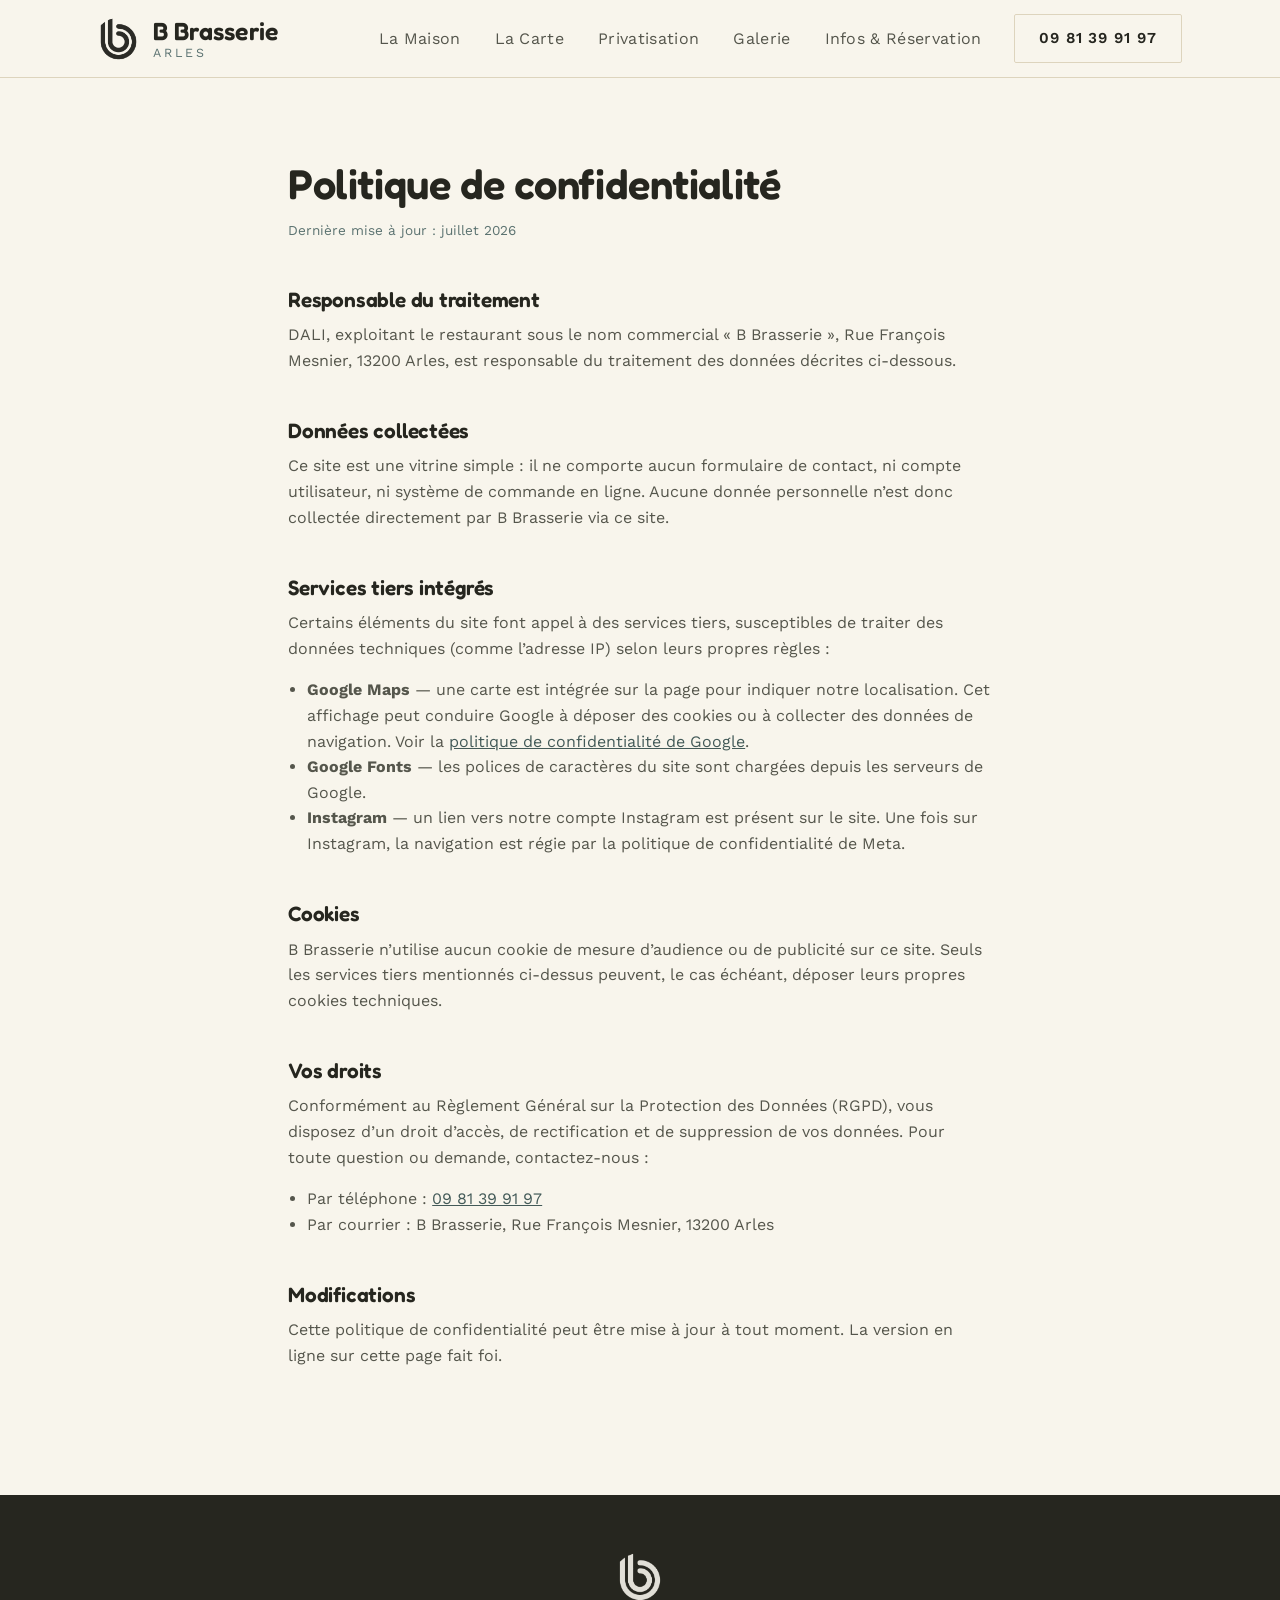
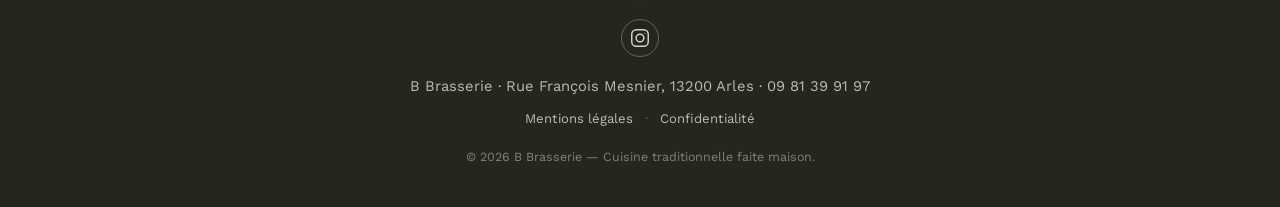
==== confidentialite.html @ cde65b8b "Site B Brasserie - version initiale" ====
<!DOCTYPE html>
<html lang="fr">
<head>
<meta charset="UTF-8">
<meta name="viewport" content="width=device-width, initial-scale=1.0">
<title>Politique de confidentialité — B Brasserie</title>
<meta name="description" content="Politique de confidentialité du site B Brasserie, restaurant à Arles.">
<link rel="icon" type="image/png" href="images/logo-ink.png">
<link rel="preconnect" href="https://fonts.googleapis.com">
<link rel="preconnect" href="https://fonts.gstatic.com" crossorigin>
<link href="https://fonts.googleapis.com/css2?family=Fredoka:wght@400;500;600;700&family=Work+Sans:wght@300;400;500;600&display=swap" rel="stylesheet">
<link rel="stylesheet" href="css/style.css">
</head>
<body>

<header class="site-header" id="site-header">
  <div class="wrap header-inner">
    <a href="index.html" class="brand">
      <img src="images/logo-cream.png" alt="B Brasserie" class="brand-mark brand-mark-light">
      <img src="images/logo-ink.png" alt="" aria-hidden="true" class="brand-mark brand-mark-dark">
      <span class="brand-text">
        <span class="brand-name">B Brasserie</span>
        <span class="brand-place">Arles</span>
      </span>
    </a>

    <nav class="main-nav" id="main-nav">
      <a href="index.html#maison">La Maison</a>
      <a href="index.html#carte">La Carte</a>
      <a href="index.html#privatisation">Privatisation</a>
      <a href="index.html#galerie">Galerie</a>
      <a href="index.html#infos">Infos &amp; Réservation</a>
    </nav>

    <a href="tel:0981399197" class="btn btn-ghost header-call">
      <span>09 81 39 91 97</span>
    </a>

    <button class="nav-toggle" id="nav-toggle" aria-label="Ouvrir le menu" aria-expanded="false">
      <span></span><span></span><span></span>
    </button>
  </div>
</header>

<main>
  <section class="legal-page">
    <div class="wrap">
      <h1>Politique de confidentialité</h1>
      <p class="updated">Dernière mise à jour&nbsp;: juillet 2026</p>

      <h2>Responsable du traitement</h2>
      <p>DALI, exploitant le restaurant sous le nom commercial «&nbsp;B Brasserie&nbsp;», Rue François Mesnier, 13200 Arles, est responsable du traitement des données décrites ci-dessous.</p>

      <h2>Données collectées</h2>
      <p>Ce site est une vitrine simple&nbsp;: il ne comporte aucun formulaire de contact, ni compte utilisateur, ni système de commande en ligne. Aucune donnée personnelle n&rsquo;est donc collectée directement par B Brasserie via ce site.</p>

      <h2>Services tiers intégrés</h2>
      <p>Certains éléments du site font appel à des services tiers, susceptibles de traiter des données techniques (comme l&rsquo;adresse IP) selon leurs propres règles&nbsp;:</p>
      <ul>
        <li><strong>Google Maps</strong> — une carte est intégrée sur la page pour indiquer notre localisation. Cet affichage peut conduire Google à déposer des cookies ou à collecter des données de navigation. Voir la <a href="https://policies.google.com/privacy" target="_blank" rel="noopener">politique de confidentialité de Google</a>.</li>
        <li><strong>Google Fonts</strong> — les polices de caractères du site sont chargées depuis les serveurs de Google.</li>
        <li><strong>Instagram</strong> — un lien vers notre compte Instagram est présent sur le site. Une fois sur Instagram, la navigation est régie par la politique de confidentialité de Meta.</li>
      </ul>

      <h2>Cookies</h2>
      <p>B Brasserie n&rsquo;utilise aucun cookie de mesure d&rsquo;audience ou de publicité sur ce site. Seuls les services tiers mentionnés ci-dessus peuvent, le cas échéant, déposer leurs propres cookies techniques.</p>

      <h2>Vos droits</h2>
      <p>Conformément au Règlement Général sur la Protection des Données (RGPD), vous disposez d&rsquo;un droit d&rsquo;accès, de rectification et de suppression de vos données. Pour toute question ou demande, contactez-nous&nbsp;:</p>
      <ul>
        <li>Par téléphone&nbsp;: <a href="tel:0981399197">09 81 39 91 97</a></li>
        <li>Par courrier&nbsp;: B Brasserie, Rue François Mesnier, 13200 Arles</li>
      </ul>

      <h2>Modifications</h2>
      <p>Cette politique de confidentialité peut être mise à jour à tout moment. La version en ligne sur cette page fait foi.</p>
    </div>
  </section>
</main>

<footer class="site-footer">
  <div class="wrap footer-inner">
    <img src="images/logo-cream.png" alt="B Brasserie" class="footer-mark">
    <a href="https://www.instagram.com/b_brasserie_/" class="social-link" target="_blank" rel="noopener" aria-label="B Brasserie sur Instagram">
      <svg viewBox="0 0 24 24" width="22" height="22" fill="none" stroke="currentColor" stroke-width="1.6" stroke-linecap="round" stroke-linejoin="round"><rect x="3" y="3" width="18" height="18" rx="5"/><circle cx="12" cy="12" r="4.2"/><circle cx="17.2" cy="6.8" r=".6" fill="currentColor" stroke="none"/></svg>
    </a>
    <p>B Brasserie &middot; Rue François Mesnier, 13200 Arles &middot; 09 81 39 91 97</p>
    <p class="footer-links">
      <a href="mentions-legales.html">Mentions légales</a>
      <span aria-hidden="true">&middot;</span>
      <a href="confidentialite.html">Confidentialité</a>
    </p>
    <p class="footer-fine">&copy; <span id="year"></span> B Brasserie — Cuisine traditionnelle faite maison.</p>
  </div>
</footer>

<script src="js/script.js"></script>
</body>
</html>
---- css/style.css ----
/* ---------- Tokens ---------- */
:root{
  --ink: #26261f;
  --ink-soft: #55564c;
  --cream: #f8f5ec;
  --cream-2: #efe8d8;
  --sage: #5c7371;
  --sage-dark: #435a58;
  --sage-light: #93a9a4;
  --line: #ddd4bd;
  --serif: "Fredoka", "Work Sans", sans-serif;
  --sans: "Work Sans", "Helvetica Neue", Arial, sans-serif;
  --container: 1140px;
  --radius: 2px;
}

*, *::before, *::after{ box-sizing: border-box; }
html{ scroll-behavior: smooth; }
body{
  margin:0;
  font-family: var(--sans);
  color: var(--ink);
  background: var(--cream);
  font-weight: 400;
  line-height: 1.6;
  -webkit-font-smoothing: antialiased;
}
img{ max-width:100%; display:block; }
a{ color: inherit; text-decoration: none; }
h1,h2,h3{ font-family: var(--serif); font-weight: 600; line-height: 1.15; margin: 0 0 .5em; color: var(--ink); letter-spacing: -.01em; }
p{ margin: 0 0 1em; color: var(--ink-soft); }

.wrap{
  max-width: var(--container);
  margin: 0 auto;
  padding: 0 28px;
}

.eyebrow{
  font-family: var(--sans);
  text-transform: uppercase;
  letter-spacing: .18em;
  font-size: .72rem;
  color: var(--sage);
  font-weight: 600;
  margin-bottom: .8em;
}
.center{ text-align:center; }
h2.center{ max-width: 640px; margin-left:auto; margin-right:auto; }

/* ---------- Buttons ---------- */
.btn{
  display:inline-flex;
  align-items:center;
  justify-content:center;
  padding: .95em 2em;
  font-size: .85rem;
  letter-spacing: .06em;
  text-transform: uppercase;
  font-weight: 600;
  border-radius: var(--radius);
  border: 1px solid transparent;
  transition: background .25s ease, color .25s ease, border-color .25s ease;
  cursor:pointer;
}
.btn-solid{ background: var(--sage); color:#fff; }
.btn-solid:hover{ background: var(--sage-dark); }
.btn-outline{ border-color: rgba(255,255,255,.7); color:#fff; }
.btn-outline:hover{ background: rgba(255,255,255,.12); }
.btn-outline-dark{ border-color: var(--sage); color: var(--sage); }
.btn-outline-dark:hover{ background: var(--sage); color:#fff; }
.btn-ghost{ border-color: var(--line); color: var(--ink); padding: .6em 1.3em; font-size:.78rem; }
.btn-ghost:hover{ border-color: var(--sage); color: var(--sage); }

/* ---------- Header ---------- */
.site-header{
  position: fixed;
  top:0; left:0; right:0;
  z-index: 100;
  background: linear-gradient(to bottom, rgba(20,22,17,.85) 0%, rgba(20,22,17,.55) 70%, rgba(20,22,17,0) 100%);
  transition: background .3s ease, box-shadow .3s ease, padding .3s ease;
  padding: 20px 0;
}
.site-header.is-scrolled{
  background: rgba(248,245,236,.95);
  backdrop-filter: blur(6px);
  box-shadow: 0 1px 0 var(--line);
  padding: 14px 0;
}
.header-inner{
  display:flex;
  align-items:center;
  gap: 32px;
}
.brand{ display:flex; align-items:center; gap:14px; margin-right:auto; }
.brand-mark{ height:58px; width:auto; object-fit:contain; transition: height .3s ease; filter: drop-shadow(0 1px 6px rgba(0,0,0,.35)); }
.brand-mark-dark{ display:none; filter:none; }
.site-header.is-scrolled .brand-mark{ height:46px; }
.site-header.is-scrolled .brand-mark-light{ display:none; }
.site-header.is-scrolled .brand-mark-dark{ display:block; }
.brand-text{ display:flex; flex-direction:column; line-height:1.15; }
.brand-name{ font-family: var(--serif); font-size: 1.55rem; font-weight:600; letter-spacing:.01em; color:#fff; transition: color .3s ease; text-shadow: 0 1px 6px rgba(0,0,0,.35); }
.site-header.is-scrolled .brand-name{ text-shadow:none; }
.brand-place{ font-size:.78rem; letter-spacing:.24em; text-transform:uppercase; color: #cfe0da; transition: color .3s ease; }

.main-nav{ display:flex; gap: 34px; }
.main-nav a{
  font-size:1rem;
  letter-spacing:.02em;
  color: rgba(255,255,255,.92);
  position:relative;
  padding: 4px 0;
  transition: color .3s ease;
}
.main-nav a:hover{ color: #fff; }

.header-call{ white-space:nowrap; border-color: rgba(255,255,255,.7); color:#fff; font-size:.95rem; padding: .75em 1.6em; }

.nav-toggle{
  display:none;
  flex-direction:column;
  justify-content:center;
  gap:6px;
  width:40px; height:40px;
  background:none; border:none; cursor:pointer;
  padding:0;
}
.nav-toggle span{ display:block; height:3px; background: #fff; border-radius:2px; transition: background .3s ease; }

/* Scrolled (solid) header state */
.site-header.is-scrolled .brand-name{ color: var(--ink); }
.site-header.is-scrolled .brand-place{ color: var(--sage); }
.site-header.is-scrolled .main-nav a{ color: var(--ink-soft); }
.site-header.is-scrolled .main-nav a:hover{ color: var(--sage-dark); }
.site-header.is-scrolled .header-call{ border-color: var(--line); color: var(--ink); }
.site-header.is-scrolled .nav-toggle span{ background: var(--ink); }

/* ---------- Hero ---------- */
.hero{
  position:relative;
  min-height: 100vh;
  background-size: cover;
  background-position: center;
  display:flex;
  align-items:center;
  justify-content:center;
  text-align:center;
  color:#fff;
}
.hero-overlay{
  position:absolute; inset:0;
  background: linear-gradient(180deg, rgba(38,44,40,.55) 0%, rgba(38,44,40,.62) 55%, rgba(38,44,40,.78) 100%);
}
.hero-content{
  position:relative;
  z-index:2;
  max-width: 620px;
  padding: 0 24px;
  display:flex;
  flex-direction:column;
  align-items:center;
}
.hero-mark{ height:190px; width:auto; object-fit:contain; margin-bottom: 28px; filter: drop-shadow(0 2px 14px rgba(0,0,0,.4)); }
.hero .eyebrow{ color: #dfe6e2; }
.hero h1{
  color:#fff;
  font-size: clamp(2.6rem, 6vw, 4.2rem);
  margin-bottom:.25em;
  letter-spacing:.01em;
}
.hero-sub{
  color: #ece7d8;
  font-size: 1.05rem;
  max-width: 460px;
  margin: 0 auto 2em;
}
.hero-actions{ display:flex; gap:16px; flex-wrap:wrap; justify-content:center; margin-top: .5em; }

/* ---------- Sections ---------- */
.section{ padding: 110px 0; }
.section-alt{ background: var(--cream-2); }

.split{
  display:grid;
  grid-template-columns: 1.05fr 1fr;
  gap: 70px;
  align-items:center;
}
.split-reverse .split-media{ order:2; }
.split-reverse .split-text{ order:1; }
.split-media img, .split-media iframe{
  width:100%;
  height: 460px;
  object-fit:cover;
  border-radius: var(--radius);
  border:0;
}

/* Featured photo treatment (La Maison, Privatisation) */
.split-photo img{
  height: 580px;
  border: 1px solid var(--line);
  border-radius: 8px;
  box-shadow: 0 20px 45px rgba(38,44,40,.18);
}
.split-text h2{ font-size: clamp(1.8rem, 3vw, 2.4rem); max-width: 480px; }
.split-text p{ max-width: 480px; }

/* ---------- Menu flip card ---------- */
.menu-flip-hint{ text-align:center; font-size:.92rem; margin-top:-.6em; margin-bottom:2.6em; }

.menu-flip{
  max-width: 940px;
  margin: 0 auto;
  perspective: 2200px;
}
.menu-flip-inner{
  position:relative;
  width:100%;
  aspect-ratio: 1000 / 707;
  transition: transform .9s cubic-bezier(.4,.15,.2,1);
  transform-style: preserve-3d;
  border-radius: 8px;
  box-shadow: 0 24px 60px rgba(38,44,40,.2);
}
.menu-flip.is-flipped .menu-flip-inner{ transform: rotateY(180deg); }

.menu-flip-face{
  position:absolute;
  inset:0;
  backface-visibility:hidden;
  -webkit-backface-visibility:hidden;
  border-radius:8px;
  overflow:hidden;
  background: var(--cream);
}
.menu-flip-face img{ width:100%; height:100%; object-fit:cover; display:block; }
.menu-flip-back{ transform: rotateY(180deg); }

.menu-flip-actions{ display:flex; justify-content:center; margin-top: 36px; }

/* ---------- Gallery ---------- */
.gallery-wrap{
  position:relative;
  margin-top: 46px;
}
.gallery{
  display:flex;
  gap: 18px;
  overflow-x:auto;
  scroll-snap-type: x mandatory;
  scroll-behavior:smooth;
  padding-bottom: 6px;
  scrollbar-width:none;
}
.gallery::-webkit-scrollbar{ display:none; }
.gallery img{
  flex:0 0 auto;
  width: 320px;
  height: 380px;
  object-fit:cover;
  border-radius: var(--radius);
  scroll-snap-align:start;
  transition: transform .5s ease;
}
.gallery img:hover{ transform: scale(1.03); }

.gallery-arrow{
  position:absolute;
  top:50%;
  translate: 0 -50%;
  width:48px; height:48px;
  border-radius:50%;
  border:1px solid var(--line);
  background: var(--cream);
  color: var(--ink);
  display:flex;
  align-items:center;
  justify-content:center;
  cursor:pointer;
  font-size:1.3rem;
  z-index:2;
  box-shadow: 0 8px 20px rgba(38,44,40,.12);
  transition: background .2s ease, color .2s ease, border-color .2s ease;
}
.gallery-arrow:hover{ background: var(--sage); border-color: var(--sage); color:#fff; }
.gallery-arrow-prev{ left:-24px; }
.gallery-arrow-next{ right:-24px; }

/* ---------- Info list ---------- */
.info-list{
  display:grid;
  gap: 20px;
  margin: 30px 0 34px;
  max-width: 480px;
}
.info-list > div{ display:flex; gap: 18px; border-bottom:1px solid var(--line); padding-bottom:16px; }
.info-list dt{
  font-size:.7rem;
  text-transform:uppercase;
  letter-spacing:.12em;
  color: var(--sage);
  font-weight:600;
  width: 110px;
  flex-shrink:0;
  padding-top:2px;
}
.info-list dd{ margin:0; font-size:1rem; color: var(--ink); }
.info-list dd a:hover{ color: var(--sage-dark); }

.social-link-inline{ display:inline-flex; align-items:center; gap:8px; color: var(--ink); }
.social-link-inline:hover{ color: var(--sage-dark); }

/* ---------- Footer ---------- */
.site-footer{
  background: var(--ink);
  color: #cfd6d1;
  padding: 56px 0 34px;
  text-align:center;
}
.footer-mark{ height:52px; width:auto; object-fit:contain; margin: 0 auto 16px; opacity:.9; }
.social-link{
  display:inline-flex;
  align-items:center;
  justify-content:center;
  width:38px; height:38px;
  border-radius:50%;
  border:1px solid rgba(207,214,209,.35);
  color:#cfd6d1;
  margin-bottom: 18px;
  transition: border-color .2s ease, color .2s ease;
}
.social-link:hover{ color:#fff; border-color: var(--sage-light); }
.footer-inner p{ color:#b7bdb7; margin: 0 0 6px; font-size:.92rem; }
.footer-links{ font-size:.82rem !important; margin-top:10px !important; }
.footer-links a{ color:#b7bdb7; }
.footer-links a:hover{ color:#fff; }
.footer-links span{ color:#5c6560; margin: 0 8px; }
.footer-fine{ font-size:.78rem !important; color:#7c837c !important; margin-top:18px !important; }

/* ---------- Legal pages ---------- */
.legal-page{ padding: 160px 0 110px; }
.legal-page .wrap{ max-width: 760px; }
.legal-page h1{ font-size: clamp(2rem, 4vw, 2.6rem); margin-bottom:.3em; }
.legal-page .updated{ color: var(--sage); font-size:.85rem; margin-bottom: 3em; }
.legal-page h2{ font-size: 1.3rem; margin-top: 2.2em; }
.legal-page p, .legal-page li{ color: var(--ink-soft); }
.legal-page ul{ padding-left: 1.2em; margin: 0 0 1em; }
.legal-page a{ color: var(--sage-dark); text-decoration: underline; }
.legal-page a:hover{ color: var(--sage); }

/* ---------- Responsive ---------- */
@media (max-width: 960px){
  .split{ grid-template-columns: 1fr; gap: 36px; }
  .split-reverse .split-media{ order:1; }
  .split-reverse .split-text{ order:2; }
  .gallery img{ width: 260px; height: 320px; }
  .split-photo img{ height: 440px; }
}

@media (max-width: 800px){
  .main-nav{
    position:absolute;
    top: 100%;
    left:0; right:0;
    background: var(--cream);
    flex-direction:column;
    gap:0;
    padding: 8px 28px 18px;
    box-shadow: 0 8px 16px rgba(0,0,0,.06);
    display:none;
  }
  .main-nav.is-open{ display:flex; }
  .main-nav a{ padding: 12px 0; border-bottom: 1px solid var(--line); color: var(--ink-soft) !important; }
  .header-call{ display:none; }
  .nav-toggle{ display:flex; }
  .section{ padding: 74px 0; }
  .split-media img, .split-media iframe{ height: 300px; }
  .split-photo img{ height: 320px; }
}

@media (max-width: 560px){
  .gallery img{ width: 220px; height: 270px; }
  .gallery-arrow{ width:40px; height:40px; font-size:1.1rem; }
  .gallery-arrow-prev{ left:4px; }
  .gallery-arrow-next{ right:4px; }
  .hero-actions{ flex-direction:column; width:100%; }
  .hero-actions .btn{ width:100%; }
  .info-list > div{ flex-direction:column; gap:4px; }
  .info-list dt{ width:auto; }
}
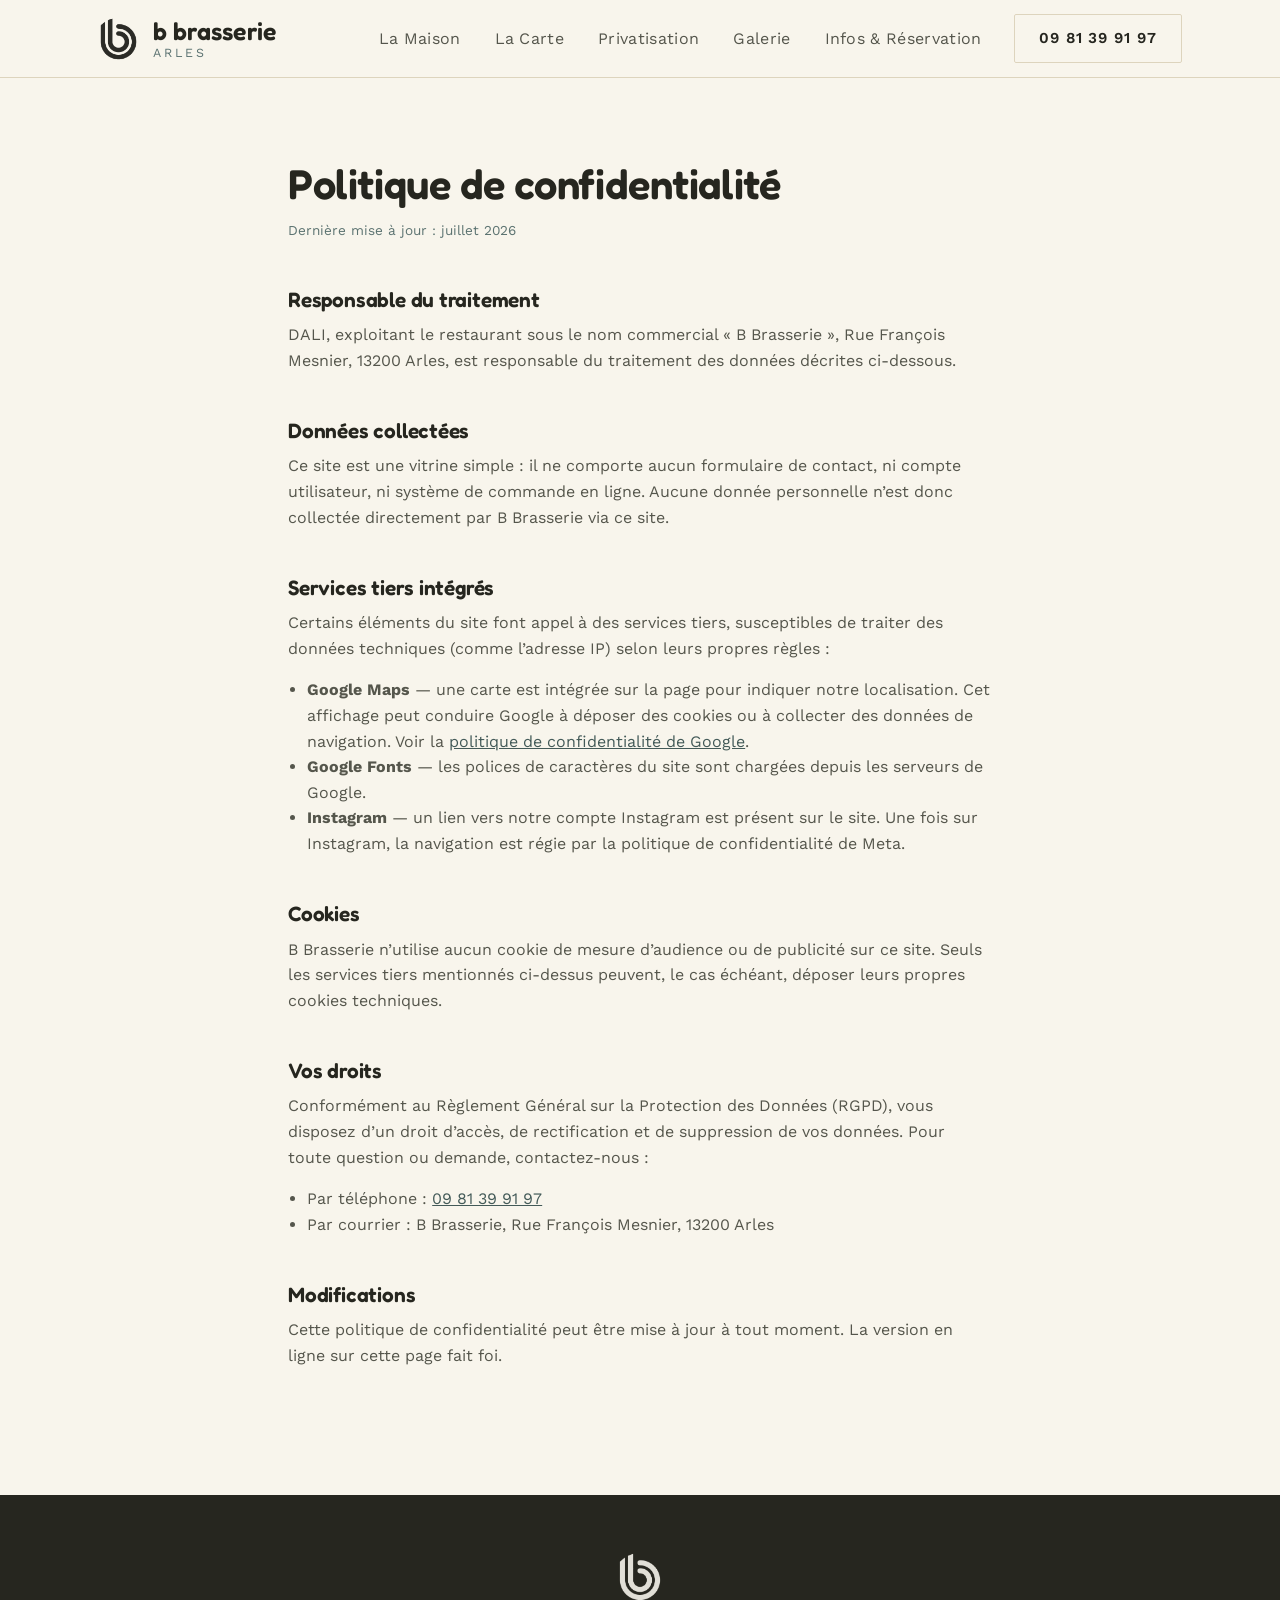
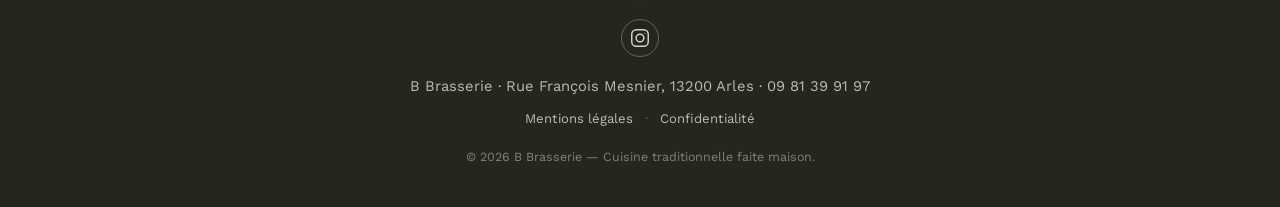
==== commit 292d25fd: "Titre et en-tête en minuscules : b brasserie" ====
--- a/confidentialite.html
+++ b/confidentialite.html
@@ -19,7 +19,7 @@
       <img src="images/logo-cream.png" alt="B Brasserie" class="brand-mark brand-mark-light">
       <img src="images/logo-ink.png" alt="" aria-hidden="true" class="brand-mark brand-mark-dark">
       <span class="brand-text">
-        <span class="brand-name">B Brasserie</span>
+        <span class="brand-name">b brasserie</span>
         <span class="brand-place">Arles</span>
       </span>
     </a>
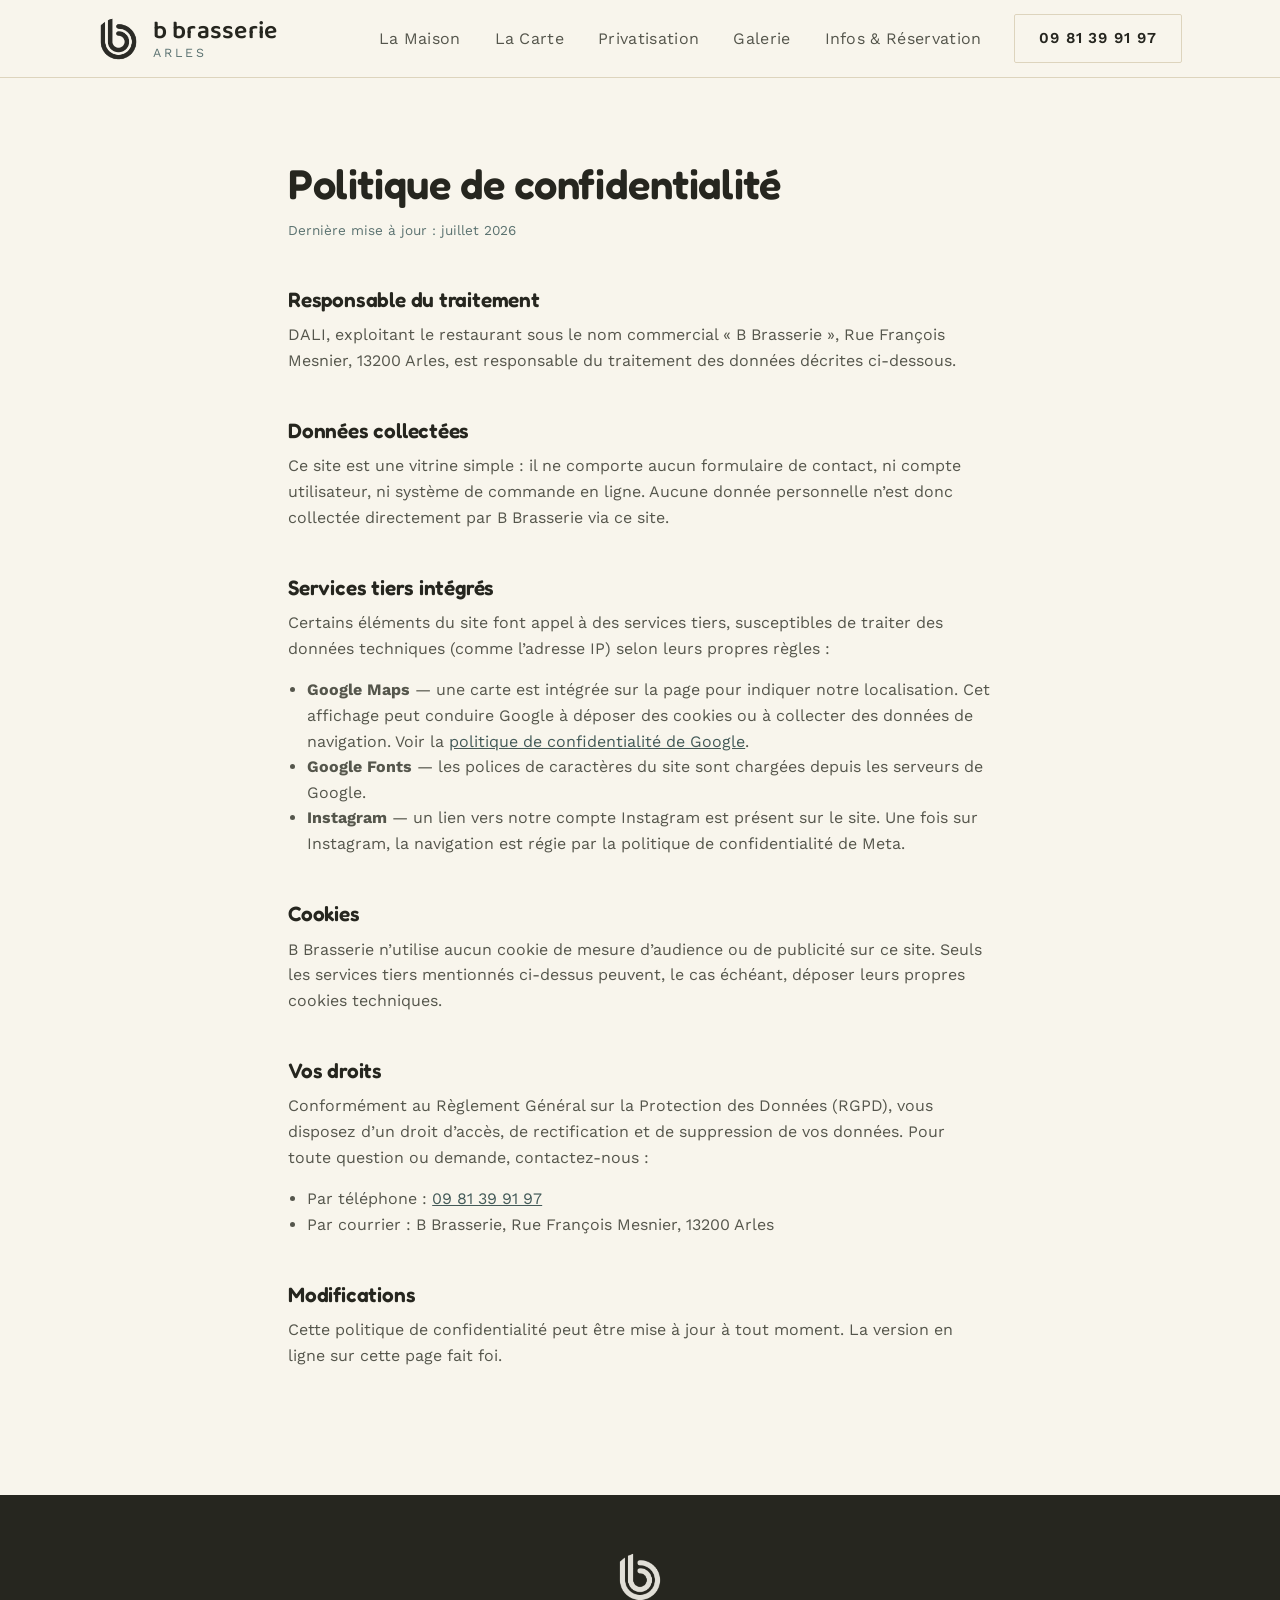
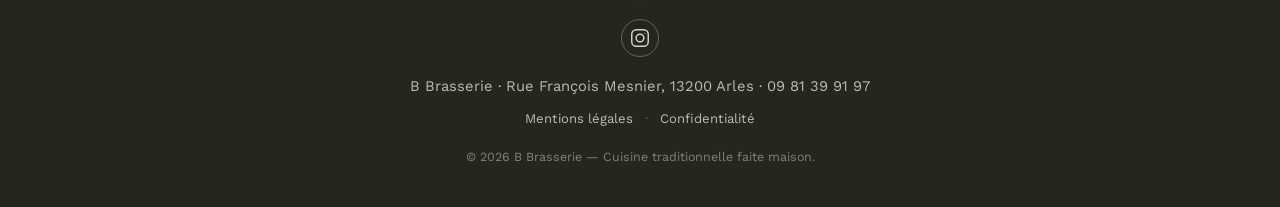
==== commit 01902272: "Utilise Baloo 2 pour le b brasserie du header et du hero" ====
--- a/confidentialite.html
+++ b/confidentialite.html
@@ -8,7 +8,7 @@
 <link rel="icon" type="image/png" href="images/logo-ink.png">
 <link rel="preconnect" href="https://fonts.googleapis.com">
 <link rel="preconnect" href="https://fonts.gstatic.com" crossorigin>
-<link href="https://fonts.googleapis.com/css2?family=Fredoka:wght@400;500;600;700&family=Work+Sans:wght@300;400;500;600&display=swap" rel="stylesheet">
+<link href="https://fonts.googleapis.com/css2?family=Fredoka:wght@400;500;600;700&family=Baloo+2:wght@600;700&family=Work+Sans:wght@300;400;500;600&display=swap" rel="stylesheet">
 <link rel="stylesheet" href="css/style.css">
 </head>
 <body>
--- a/css/style.css
+++ b/css/style.css
@@ -9,6 +9,7 @@
   --sage-light: #93a9a4;
   --line: #ddd4bd;
   --serif: "Fredoka", "Work Sans", sans-serif;
+  --brand-font: "Baloo 2", "Fredoka", sans-serif;
   --sans: "Work Sans", "Helvetica Neue", Arial, sans-serif;
   --container: 1140px;
   --radius: 2px;
@@ -99,7 +100,7 @@
 .site-header.is-scrolled .brand-mark-light{ display:none; }
 .site-header.is-scrolled .brand-mark-dark{ display:block; }
 .brand-text{ display:flex; flex-direction:column; line-height:1.15; }
-.brand-name{ font-family: var(--serif); font-size: 1.55rem; font-weight:600; letter-spacing:.01em; color:#fff; transition: color .3s ease; text-shadow: 0 1px 6px rgba(0,0,0,.35); }
+.brand-name{ font-family: var(--brand-font); font-size: 1.55rem; font-weight:600; letter-spacing:.01em; color:#fff; transition: color .3s ease; text-shadow: 0 1px 6px rgba(0,0,0,.35); }
 .site-header.is-scrolled .brand-name{ text-shadow:none; }
 .brand-place{ font-size:.78rem; letter-spacing:.24em; text-transform:uppercase; color: #cfe0da; transition: color .3s ease; }
 
@@ -163,6 +164,7 @@
 .hero-mark{ height:190px; width:auto; object-fit:contain; margin-bottom: 28px; filter: drop-shadow(0 2px 14px rgba(0,0,0,.4)); }
 .hero .eyebrow{ color: #dfe6e2; }
 .hero h1{
+  font-family: var(--brand-font);
   color:#fff;
   font-size: clamp(2.6rem, 6vw, 4.2rem);
   margin-bottom:.25em;
